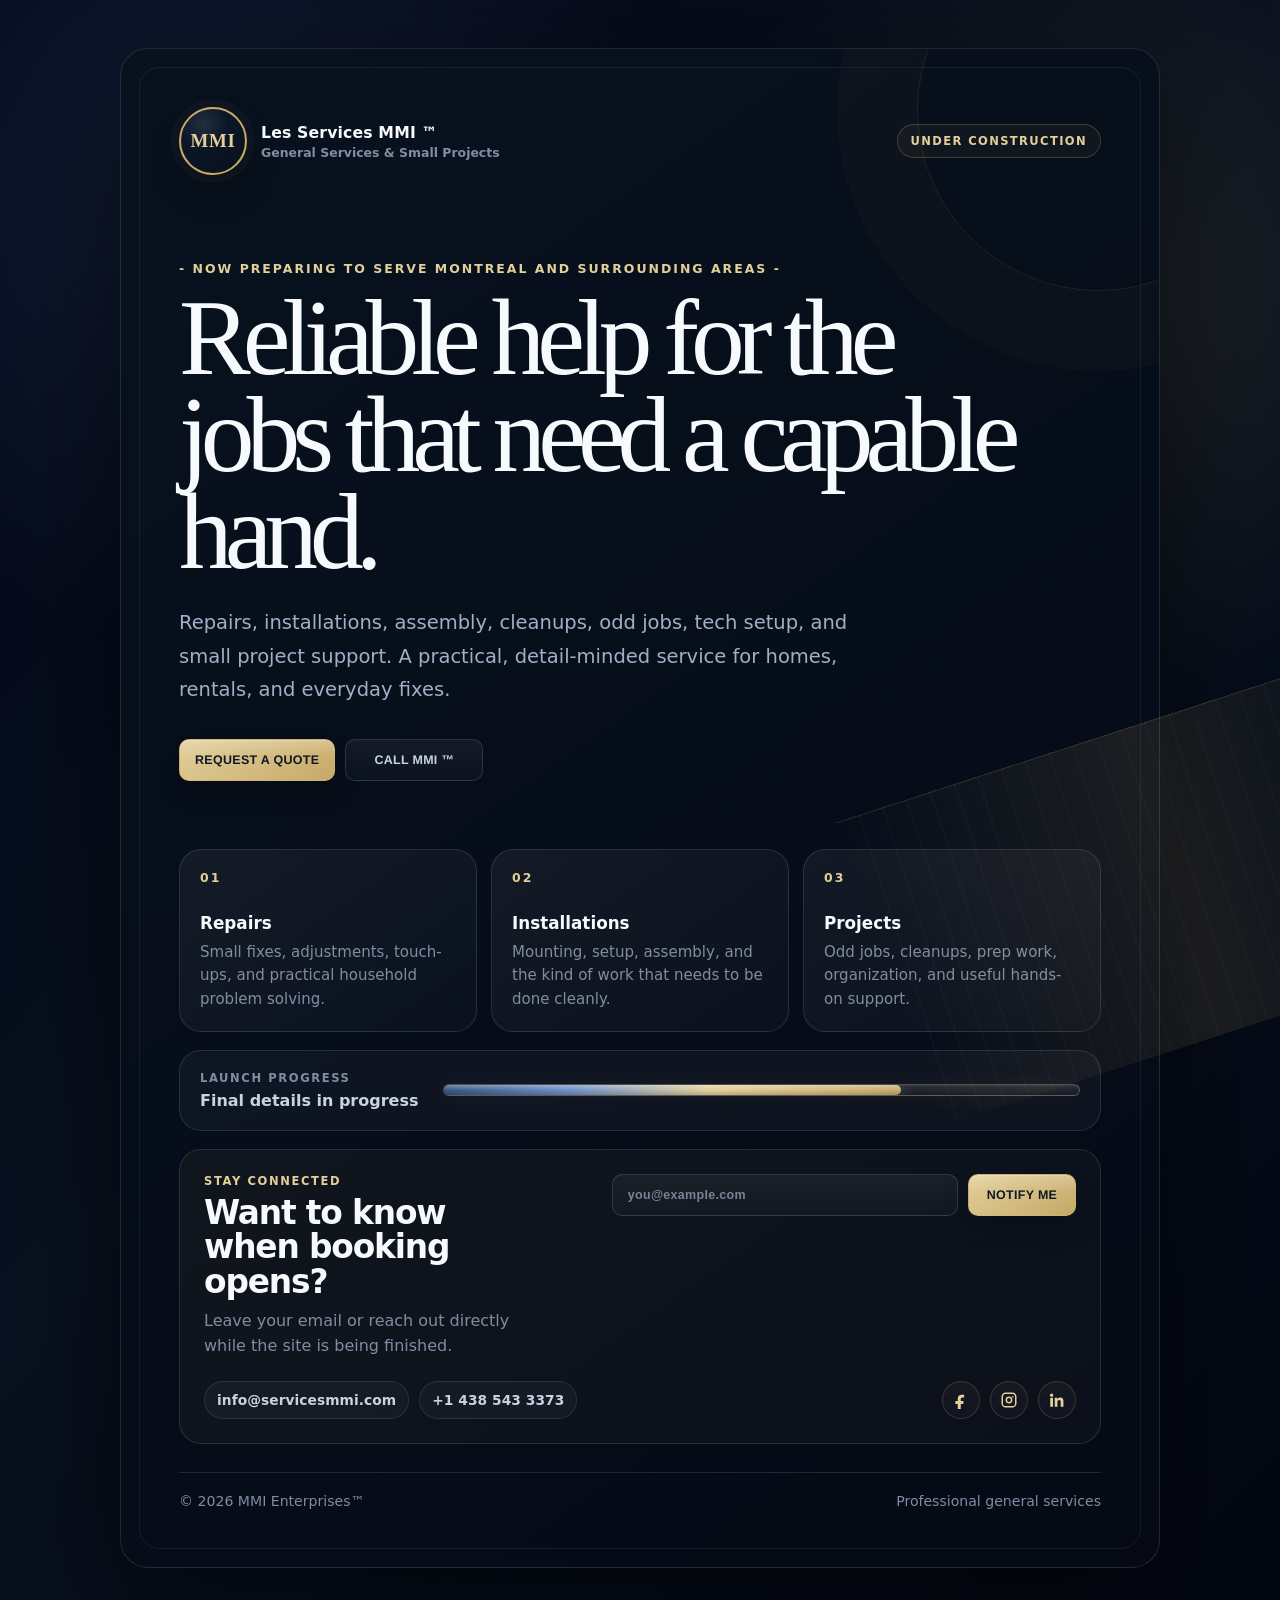
==== index.html @ eed8ddb5 "Initial Les Services MMI PWA" ====
<!doctype html>
<html lang="en">
<head>
  <meta charset="utf-8" />
  <meta name="viewport" content="width=device-width, initial-scale=1" />
  <title>Les Services MMI ™ | Coming Soon</title>
  <meta name="description" content="Les Services MMI ™ is launching soon." />
  <meta name="theme-color" content="#08111f" />

  <link rel="stylesheet" href="styles.css?v=29" />
  <link rel="manifest" href="manifest.webmanifest" />
  <link rel="icon" href="assets/favicon.ico" />
</head>

<body>
  <main class="page">
    <section class="site-card" aria-labelledby="page-title">
      <header class="topbar">
        <a class="brand-lockup" href="/" aria-label="Les Services MMI home">
          <span class="brand-mark">MMI</span>
          <span>
            <strong>Les Services MMI ™</strong>
            <small>General Services &amp; Small Projects</small>
          </span>
        </a>

        <span class="project-status">UNDER CONSTRUCTION</span>
      </header>

      <section class="hero">
        <p class="kicker">- Now preparing to serve Montreal and surrounding areas -</p>

        <h1 id="page-title">Reliable help for the jobs that need a capable hand.</h1>

        <p class="intro">
          Repairs, installations, assembly, cleanups, odd jobs, tech setup, and small project support.
          A practical, detail-minded service for homes, rentals, and everyday fixes.
        </p>

        <div class="actions">
          <a class="primary-action" href="mailto:info@servicesmmi.com">REQUEST A QUOTE</a>
          <a class="secondary-action" href="tel:+14385433373">Call MMI ™</a>
        </div>
      </section>

      <section class="services" aria-label="Service categories">
        <article>
          <span>01</span>
          <h2>Repairs</h2>
          <p>Small fixes, adjustments, touch-ups, and practical household problem solving.</p>
        </article>

        <article>
          <span>02</span>
          <h2>Installations</h2>
          <p>Mounting, setup, assembly, and the kind of work that needs to be done cleanly.</p>
        </article>

        <article>
          <span>03</span>
          <h2>Projects</h2>
          <p>Odd jobs, cleanups, prep work, organization, and useful hands-on support.</p>
        </article>
      </section>

      <section class="build-panel" aria-label="Launch progress">
        <div class="build-copy">
          <span>Launch Progress</span>
          <strong>Final details in progress</strong>
        </div>

        <div class="progress-track">
          <div class="progress-fill"></div>
        </div>
      </section>

      <section class="contact-panel">
        <div class="contact-copy">
          <p class="panel-label">Stay Connected</p>
          <h2>Want to know when booking opens?</h2>
          <p>Leave your email or reach out directly while the site is being finished.</p>
        </div>

        <form class="notify" action="mailto:info@servicesmmi.com" method="post" enctype="text/plain">
          <input name="email" type="email" placeholder="you@example.com" autocomplete="email" />
          <button type="submit">NOTIFY ME</button>
        </form>

        <div class="contact-links">
          <a href="mailto:info@servicesmmi.com">info@servicesmmi.com</a>
          <a href="tel:+14385433373">+1 438 543 3373</a>
        </div>

      
        <div class="social-links" aria-label="Social links">
          <a href="https://www.facebook.com/" aria-label="Facebook">
            <svg viewBox="0 0 24 24" aria-hidden="true">
              <path d="M14 8.5h2.2V5.1c-.4-.1-1.7-.2-3.2-.2-3.2 0-5.3 1.9-5.3 5.5v3H4.5v3.8h3.2V24h4v-6.8H15l.5-3.8h-3.8v-2.6c0-1.1.3-2.3 2.3-2.3z"/>
            </svg>
          </a>

          <a href="https://www.instagram.com/" aria-label="Instagram">
            <svg viewBox="0 0 24 24" aria-hidden="true">
              <path d="M7.5 2h9A5.5 5.5 0 0 1 22 7.5v9a5.5 5.5 0 0 1-5.5 5.5h-9A5.5 5.5 0 0 1 2 16.5v-9A5.5 5.5 0 0 1 7.5 2zm0 2A3.5 3.5 0 0 0 4 7.5v9A3.5 3.5 0 0 0 7.5 20h9a3.5 3.5 0 0 0 3.5-3.5v-9A3.5 3.5 0 0 0 16.5 4h-9zM12 7.4A4.6 4.6 0 1 1 12 16.6 4.6 4.6 0 0 1 12 7.4zm0 2A2.6 2.6 0 1 0 12 14.6 2.6 2.6 0 0 0 12 9.4zM17.1 6.6a1.1 1.1 0 1 1 0 2.2 1.1 1.1 0 0 1 0-2.2z"/>
            </svg>
          </a>

          <a href="https://www.linkedin.com/" aria-label="LinkedIn">
            <svg viewBox="0 0 24 24" aria-hidden="true">
              <path d="M4.8 3.2a2.3 2.3 0 1 1 0 4.6 2.3 2.3 0 0 1 0-4.6zM3 9h3.7v12H3V9zm6 0h3.5v1.6h.1c.5-.9 1.7-1.9 3.5-1.9 3.8 0 4.5 2.5 4.5 5.7V21h-3.7v-5.9c0-1.4 0-3.2-2-3.2s-2.3 1.5-2.3 3.1v6H9V9z"/>
            </svg>
          </a>
        </div>

      </section>

      <footer class="footer">
        <span>© <span id="year"></span> MMI Enterprises™</span>
        <span>Professional general services</span>
      </footer>
    </section>
  </main>

  <script>
    document.getElementById("year").textContent = new Date().getFullYear();
  </script>
</body>
</html>
---- styles.css ----
/* LES SERVICES MMI — FINAL CLEAN EXECUTIVE CSS
   Replace your current styles.css completely with this file.
   Includes:
   - executive dark navy / steel / champagne design
   - organized contact section
   - shiny dynamic progress bar
   - refined premium button typography
*/

:root {
  color-scheme: dark;

  --ink: #050914;
  --navy: #08111f;
  --navy-2: #0d1a2c;
  --steel: #9fb0c6;
  --steel-soft: #c8d3e2;
  --muted: #7f8da3;
  --white: #f7fafc;

  --champagne: #c7a968;
  --champagne-soft: #e2cf9a;
  --champagne-dark: #7c6841;

  --line: rgba(200, 211, 226, 0.14);
  --line-strong: rgba(226, 207, 154, 0.32);
  --glass: rgba(255, 255, 255, 0.045);
  --glass-strong: rgba(255, 255, 255, 0.07);

  --radius-xl: 28px;
  --radius-lg: 22px;
  --radius-md: 14px;

  --shadow: 0 30px 120px rgba(0, 0, 0, 0.58);
}

* {
  box-sizing: border-box;
}

html,
body {
  width: 100%;
  min-height: 100%;
  margin: 0;
  overflow-x: hidden;
}

body {
  font-family:
    Inter,
    ui-sans-serif,
    system-ui,
    -apple-system,
    BlinkMacSystemFont,
    "Segoe UI",
    sans-serif;
  color: var(--white);
  background:
    radial-gradient(circle at 15% 10%, rgba(69, 99, 148, 0.22), transparent 30rem),
    radial-gradient(circle at 85% 18%, rgba(199, 169, 104, 0.12), transparent 26rem),
    linear-gradient(135deg, #020617 0%, var(--navy) 46%, #030712 100%);
}

/* Quiet architectural grid */
body::before {
  content: "";
  position: fixed;
  inset: 0;
  background-image:
    linear-gradient(rgba(200, 211, 226, 0.032) 1px, transparent 1px),
    linear-gradient(90deg, rgba(200, 211, 226, 0.032) 1px, transparent 1px);
  background-size: 40px 40px;
  mask-image: radial-gradient(circle at center, black 0%, transparent 82%);
  pointer-events: none;
}

/* Sharp diagonal architectural plane */
body::after {
  content: "";
  position: fixed;
  right: -210px;
  bottom: -140px;
  width: 620px;
  height: 320px;
  transform: rotate(-18deg);
  background:
    linear-gradient(90deg, transparent, rgba(199, 169, 104, 0.11), transparent),
    repeating-linear-gradient(
      90deg,
      transparent 0 24px,
      rgba(200, 211, 226, 0.045) 24px 25px
    );
  border-top: 1px solid rgba(199, 169, 104, 0.16);
  pointer-events: none;
}

.page {
  min-height: 100vh;
  display: grid;
  place-items: center;
  padding: clamp(18px, 4vw, 48px);
}

.site-card {
  width: min(1040px, 100%);
  position: relative;
  padding: clamp(24px, 4.8vw, 58px);
  border: 1px solid var(--line);
  border-radius: var(--radius-xl);
  background:
    linear-gradient(145deg, rgba(8, 17, 31, 0.96), rgba(5, 9, 20, 0.92)),
    rgba(8, 17, 31, 0.88);
  box-shadow: var(--shadow);
  overflow: hidden;
  backdrop-filter: blur(18px);
}

.site-card::before {
  content: "";
  position: absolute;
  inset: 18px;
  border: 1px solid rgba(200, 211, 226, 0.08);
  border-radius: 20px;
  pointer-events: none;
}

.site-card::after {
  content: "";
  position: absolute;
  right: -120px;
  top: -120px;
  width: 360px;
  height: 360px;
  border: 1px solid rgba(199, 169, 104, 0.13);
  border-radius: 50%;
  box-shadow: 0 0 0 80px rgba(199, 169, 104, 0.025);
  pointer-events: none;
}

.site-card > * {
  position: relative;
  z-index: 1;
}

.topbar {
  display: flex;
  align-items: center;
  justify-content: space-between;
  gap: 16px;
  margin-bottom: clamp(54px, 7vw, 86px);
}

.brand-lockup {
  display: inline-flex;
  align-items: center;
  gap: 14px;
  color: var(--white);
  text-decoration: none;
}

.brand-mark {
  width: 56px;
  height: 56px;
  display: grid;
  place-items: center;
  border: 1px solid var(--line-strong);
  border-radius: 16px;
  background: linear-gradient(145deg, rgba(199, 169, 104, 0.16), rgba(255, 255, 255, 0.03));
  color: var(--champagne-soft);
  font-family: Georgia, "Times New Roman", serif;
  font-size: 1rem;
  font-weight: 900;
  letter-spacing: 0.04em;
}

.brand-lockup strong {
  display: block;
  font-size: 0.98rem;
  letter-spacing: 0.01em;
}

.brand-lockup small {
  display: block;
  margin-top: 3px;
  color: var(--muted);
  font-size: 0.78rem;
  font-weight: 650;
}

.project-status {
  display: inline-flex;
  align-items: center;
  padding: 9px 13px;
  border: 1px solid rgba(199, 169, 104, 0.26);
  border-radius: 999px;
  background: rgba(199, 169, 104, 0.055);
  color: var(--champagne-soft);
  font-size: 0.72rem;
  font-weight: 850;
  letter-spacing: 0.12em;
  text-transform: uppercase;
  white-space: nowrap;
}

.hero {
  max-width: 860px;
}

.kicker {
  margin: 0 0 14px;
  color: var(--champagne-soft);
  font-size: 0.78rem;
  font-weight: 900;
  letter-spacing: 0.16em;
  text-transform: uppercase;
}

h1 {
  max-width: 900px;
  margin: 0;
  font-family: Georgia, "Times New Roman", serif;
  font-size: clamp(3.25rem, 8.4vw, 7.4rem);
  line-height: 0.9;
  letter-spacing: -0.075em;
  font-weight: 500;
}

.intro {
  max-width: 690px;
  margin: 26px 0 0;
  color: var(--steel);
  font-size: clamp(1rem, 2vw, 1.22rem);
  line-height: 1.72;
}

.actions {
  display: flex;
  flex-wrap: wrap;
  gap: 12px;
  margin-top: 32px;
}

.primary-action,
.secondary-action {
  min-height: 50px;
  display: inline-flex;
  align-items: center;
  justify-content: center;
  padding: 14px 20px;
  border-radius: 12px;
  text-decoration: none;
  transition: transform 160ms ease, border-color 160ms ease, background 160ms ease, filter 160ms ease;
}

/* Premium shared button typography */
.primary-action,
.secondary-action,
.notify button,
button {
  font-family:
    Inter,
    "Aptos",
    "Segoe UI",
    Roboto,
    Helvetica,
    Arial,
    sans-serif;
  font-size: 0.88rem;
  font-weight: 650;
  letter-spacing: 0.02em;
  line-height: 1;
  text-transform: uppercase;
  font-style: normal;
  text-rendering: geometricPrecision;
  -webkit-font-smoothing: antialiased;
  -moz-osx-font-smoothing: grayscale;
}

.primary-action {
  min-width: 158px;
  border: 1px solid rgba(199, 169, 104, 0.62);
  background:
    linear-gradient(180deg, rgba(255, 255, 255, 0.22), transparent 42%),
    linear-gradient(145deg, var(--champagne-soft), var(--champagne));
  color: #101827;
  box-shadow:
    inset 0 1px 0 rgba(255, 255, 255, 0.28),
    0 16px 34px rgba(0, 0, 0, 0.24),
    0 0 0 1px rgba(199, 169, 104, 0.12);
}

.secondary-action {
  border: 1px solid var(--line);
  background:
    linear-gradient(180deg, rgba(255, 255, 255, 0.065), rgba(255, 255, 255, 0.03));
  color: var(--steel-soft);
}

.primary-action:hover,
.secondary-action:hover {
  transform: translateY(-1px);
}

.primary-action:hover {
  border-color: rgba(226, 207, 154, 0.82);
  filter: brightness(1.04);
}

.secondary-action:hover {
  border-color: rgba(200, 211, 226, 0.28);
  background: rgba(255, 255, 255, 0.065);
}

.services {
  display: grid;
  grid-template-columns: repeat(3, minmax(0, 1fr));
  gap: 14px;
  margin-top: clamp(42px, 6vw, 68px);
}

.services article {
  min-height: 178px;
  padding: 20px;
  border: 1px solid var(--line);
  border-radius: var(--radius-lg);
  background:
    linear-gradient(145deg, rgba(255, 255, 255, 0.055), rgba(255, 255, 255, 0.025));
}

.services span {
  display: block;
  margin-bottom: 28px;
  color: var(--champagne-soft);
  font-size: 0.78rem;
  font-weight: 900;
  letter-spacing: 0.16em;
}

.services h2 {
  margin: 0 0 8px;
  font-size: 1.05rem;
}

.services p {
  margin: 0;
  color: var(--muted);
  line-height: 1.55;
  font-size: 0.94rem;
}

.build-panel {
  display: grid;
  grid-template-columns: minmax(170px, 0.35fr) 1fr;
  gap: 20px;
  align-items: center;
  margin-top: 18px;
  padding: 20px;
  border: 1px solid var(--line);
  border-radius: var(--radius-lg);
  background: rgba(255, 255, 255, 0.035);
}

.build-copy span {
  display: block;
  color: var(--muted);
  font-size: 0.72rem;
  font-weight: 900;
  letter-spacing: 0.14em;
  text-transform: uppercase;
}

.build-copy strong {
  display: block;
  margin-top: 6px;
  color: var(--steel-soft);
}

/* Shiny dynamic progress bar */
.progress-track {
  position: relative;
  height: 12px;
  border-radius: 999px;
  overflow: hidden;
  background:
    linear-gradient(180deg, rgba(255, 255, 255, 0.12), rgba(255, 255, 255, 0.035)),
    rgba(255, 255, 255, 0.06);
  border: 1px solid rgba(226, 207, 154, 0.22);
  box-shadow:
    inset 0 1px 2px rgba(255, 255, 255, 0.08),
    inset 0 -8px 16px rgba(0, 0, 0, 0.34),
    0 0 22px rgba(199, 169, 104, 0.08);
}

.progress-fill {
  position: relative;
  width: 72%;
  height: 100%;
  border-radius: inherit;
  overflow: hidden;
  background:
    linear-gradient(
      90deg,
      #35527f 0%,
      #6f8fc7 28%,
      #e2cf9a 58%,
      #c7a968 100%
    );
  box-shadow:
    0 0 14px rgba(79, 118, 184, 0.42),
    0 0 24px rgba(199, 169, 104, 0.22);
  animation:
    progressPulse 2.8s ease-in-out infinite,
    progressBreath 4.2s ease-in-out infinite;
}

.progress-fill::before {
  content: "";
  position: absolute;
  inset: 0;
  background:
    linear-gradient(
      180deg,
      rgba(255, 255, 255, 0.34) 0%,
      rgba(255, 255, 255, 0.12) 36%,
      rgba(255, 255, 255, 0.02) 52%,
      rgba(0, 0, 0, 0.16) 100%
    );
  pointer-events: none;
}

.progress-fill::after {
  content: "";
  position: absolute;
  top: 0;
  bottom: 0;
  width: 34%;
  left: -42%;
  background:
    linear-gradient(
      90deg,
      transparent 0%,
      rgba(255, 255, 255, 0.12) 22%,
      rgba(255, 255, 255, 0.72) 50%,
      rgba(255, 255, 255, 0.12) 78%,
      transparent 100%
    );
  transform: skewX(-24deg);
  animation: progressShine 2.35s ease-in-out infinite;
  pointer-events: none;
}

/* Organized contact section */
.contact-panel {
  display: grid;
  grid-template-columns: minmax(250px, 0.9fr) minmax(320px, 1.1fr);
  grid-template-areas:
    "copy form"
    "links social";
  align-items: start;
  gap: 22px 28px;
  margin-top: 18px;
  padding: 24px;
  border: 1px solid var(--line);
  border-radius: var(--radius-lg);
  background:
    linear-gradient(145deg, rgba(199, 169, 104, 0.055), rgba(255, 255, 255, 0.028));
}

.contact-copy {
  grid-area: copy;
}

.panel-label {
  margin: 0 0 8px;
  color: var(--champagne-soft);
  font-size: 0.72rem;
  font-weight: 900;
  letter-spacing: 0.14em;
  text-transform: uppercase;
}

.contact-copy h2 {
  max-width: 320px;
  margin: 0;
  font-size: clamp(1.4rem, 3vw, 2.05rem);
  line-height: 1.05;
  letter-spacing: -0.035em;
}

.contact-copy p:last-child {
  max-width: 340px;
  margin: 10px 0 0;
  color: var(--muted);
  line-height: 1.55;
}

.notify {
  grid-area: form;
  align-self: start;
  display: grid;
  grid-template-columns: minmax(0, 1fr) auto;
  gap: 10px;
}

input,
button {
  min-height: 48px;
  border-radius: var(--radius-md);
  font: inherit;
}

input {
  flex: 1;
  min-width: 0;
  padding: 13px 15px;
  border: 1px solid var(--line);
  background:
    linear-gradient(180deg, rgba(255, 255, 255, 0.035), rgba(0, 0, 0, 0.16));
  color: var(--white);
  outline: none;
}

input::placeholder {
  color: rgba(159, 176, 198, 0.7);
}

input:focus {
  border-color: rgba(199, 169, 104, 0.56);
  box-shadow: 0 0 0 4px rgba(199, 169, 104, 0.08);
}

.notify button {
  min-width: 100px;
  min-height: 36px;
  padding: 10px 14px;
  border: 1px solid rgba(199, 169, 104, 0.62);
  border-radius: 12px;
  white-space: nowrap;
  background:
    linear-gradient(180deg, rgba(255, 255, 255, 0.22), transparent 42%),
    linear-gradient(145deg, var(--champagne-soft), var(--champagne));
  color: #101827;
  box-shadow:
    inset 0 1px 0 rgba(255, 255, 255, 0.28),
    0 14px 28px rgba(0, 0, 0, 0.22);
  cursor: pointer;
}

.notify button:hover {
  filter: brightness(1.04);
}

.contact-links {
  grid-area: links;
  display: flex;
  flex-wrap: wrap;
  gap: 10px;
  margin-top: 0;
  align-self: end;
}

.contact-links a {
  display: inline-flex;
  align-items: center;
  min-height: 38px;
  padding: 9px 12px;
  border: 1px solid rgba(200, 211, 226, 0.12);
  border-radius: 999px;
  background: rgba(255, 255, 255, 0.032);
  color: var(--steel-soft);
  text-decoration: none;
  font-size: 0.86rem;
  font-weight: 750;
  letter-spacing: 0.005em;
}

.contact-links a:hover {
  border-color: rgba(199, 169, 104, 0.34);
  background: rgba(199, 169, 104, 0.055);
  color: var(--champagne-soft);
}

.social-links {
  grid-area: social;
  display: flex;
  justify-content: flex-end;
  align-self: end;
  gap: 10px;
}

.social-links a {
  width: 38px;
  height: 38px;
  display: inline-grid;
  place-items: center;
  border: 1px solid rgba(199, 169, 104, 0.22);
  border-radius: 50%;
  background:
    linear-gradient(180deg, rgba(199, 169, 104, 0.055), rgba(255, 255, 255, 0.02));
  color: var(--champagne-soft);
  text-decoration: none;
  transition:
    transform 160ms ease,
    border-color 160ms ease,
    background 160ms ease;
}

.social-links a:hover {
  transform: translateY(-1px);
  border-color: rgba(199, 169, 104, 0.46);
  background: rgba(199, 169, 104, 0.075);
}

.social-links svg {
  width: 18px;
  height: 18px;
  fill: currentColor;
}

.footer {
  display: flex;
  justify-content: space-between;
  gap: 14px;
  margin-top: 28px;
  padding-top: 20px;
  border-top: 1px solid var(--line);
  color: var(--muted);
  font-size: 0.88rem;
}

@keyframes progressPulse {
  0%,
  100% {
    opacity: 0.78;
  }

  50% {
    opacity: 1;
  }
}

@keyframes progressShine {
  0% {
    left: -42%;
    opacity: 0;
  }

  18% {
    opacity: 1;
  }

  58% {
    opacity: 1;
  }

  100% {
    left: 110%;
    opacity: 0;
  }
}

@keyframes progressBreath {
  0%,
  100% {
    filter: saturate(1) brightness(1);
  }

  50% {
    filter: saturate(1.16) brightness(1.08);
  }
}

@media (max-width: 820px) {
  .services,
  .build-panel,
  .contact-panel {
    grid-template-columns: 1fr;
  }

  .contact-panel {
    grid-template-areas:
      "copy"
      "form"
      "links"
      "social";
  }

  .social-links {
    justify-content: flex-start;
  }
}

@media (max-width: 620px) {
  .site-card {
    padding: 24px;
    border-radius: 24px;
  }

  .site-card::before {
    inset: 12px;
    border-radius: 18px;
  }

  .topbar {
    align-items: flex-start;
  }

  .brand-lockup small {
    display: none;
  }

  .project-status {
    font-size: 0.65rem;
  }

  h1 {
    font-size: clamp(3rem, 17vw, 4.6rem);
  }

  .actions,
  .notify {
    grid-template-columns: 1fr;
    flex-direction: column;
  }

  .primary-action,
  .secondary-action,
  .notify button,
  button {
    width: 100%;
  }

  .contact-links {
    flex-direction: column;
    align-items: stretch;
  }

  .contact-links a {
    justify-content: center;
  }

  .footer {
    flex-direction: column;
  }
}

@media (prefers-reduced-motion: reduce) {
  .progress-fill,
  .progress-fill::after {
    animation: none;
  }
}

.brand-mark {
  width: 68px;
  height: 68px;
  border-radius: 50%;
  border: 2px solid var(--champagne);
  background:
    radial-gradient(circle at 35% 25%, rgba(200, 211, 226, 0.12), transparent 38%),
    linear-gradient(145deg, #0d1a2c, #08111f);
  color: var(--champagne-soft);
  font-family: Georgia, "Times New Roman", serif;
  font-size: 1.18rem;
  font-weight: 900;
  letter-spacing: 0.035em;
  box-shadow:
    0 0 0 8px rgba(199, 169, 104, 0.035),
    0 18px 34px rgba(0, 0, 0, 0.28);
}

@media (max-width: 620px) {
  .brand-mark {
    width: 60px;
    height: 60px;
    font-size: 1rem;
  }
}
.notify button {
  font-size: 0.9rem;
}
.request button {
  font-size: 0.8rem;
}
.primary-action,
.secondary-action,
.notify input,
.notify button {
  min-height: 42px !important;
  height: 42px !important;
  padding: 10px 15px !important;
  border-radius: 10px !important;
  font-family:
    Inter,
    "Aptos",
    "Segoe UI",
    Roboto,
    Helvetica,
    Arial,
    sans-serif !important;
  font-size: 0.78rem !important;
  font-weight: 650 !important;
  letter-spacing: 0.025em !important;
  line-height: 1 !important;
}
.primary-action,
.notify button {
  border: 1px solid rgba(199, 169, 104, 0.62) !important;
  background:
    linear-gradient(180deg, rgba(255, 255, 255, 0.2), transparent 42%),
    linear-gradient(145deg, var(--champagne-soft), var(--champagne)) !important;
  color: #101827 !important;
  box-shadow:
    inset 0 1px 0 rgba(255, 255, 255, 0.24),
    0 12px 24px rgba(0, 0, 0, 0.2) !important;
}

.secondary-action,
.notify input {
  border: 1px solid rgba(200, 211, 226, 0.16) !important;
  background:
    linear-gradient(180deg, rgba(255, 255, 255, 0.055), rgba(255, 255, 255, 0.025)) !important;
  color: var(--steel-soft) !important;
  box-shadow: none !important;
}

.primary-action,
.secondary-action {
  min-width: 138px !important;
}

.notify button {
  min-width: 108px !important;
  white-space: nowrap !important;
}

.notify input {
  min-width: 0 !important;
}

.actions,
.notify {
  gap: 10px !important;
}
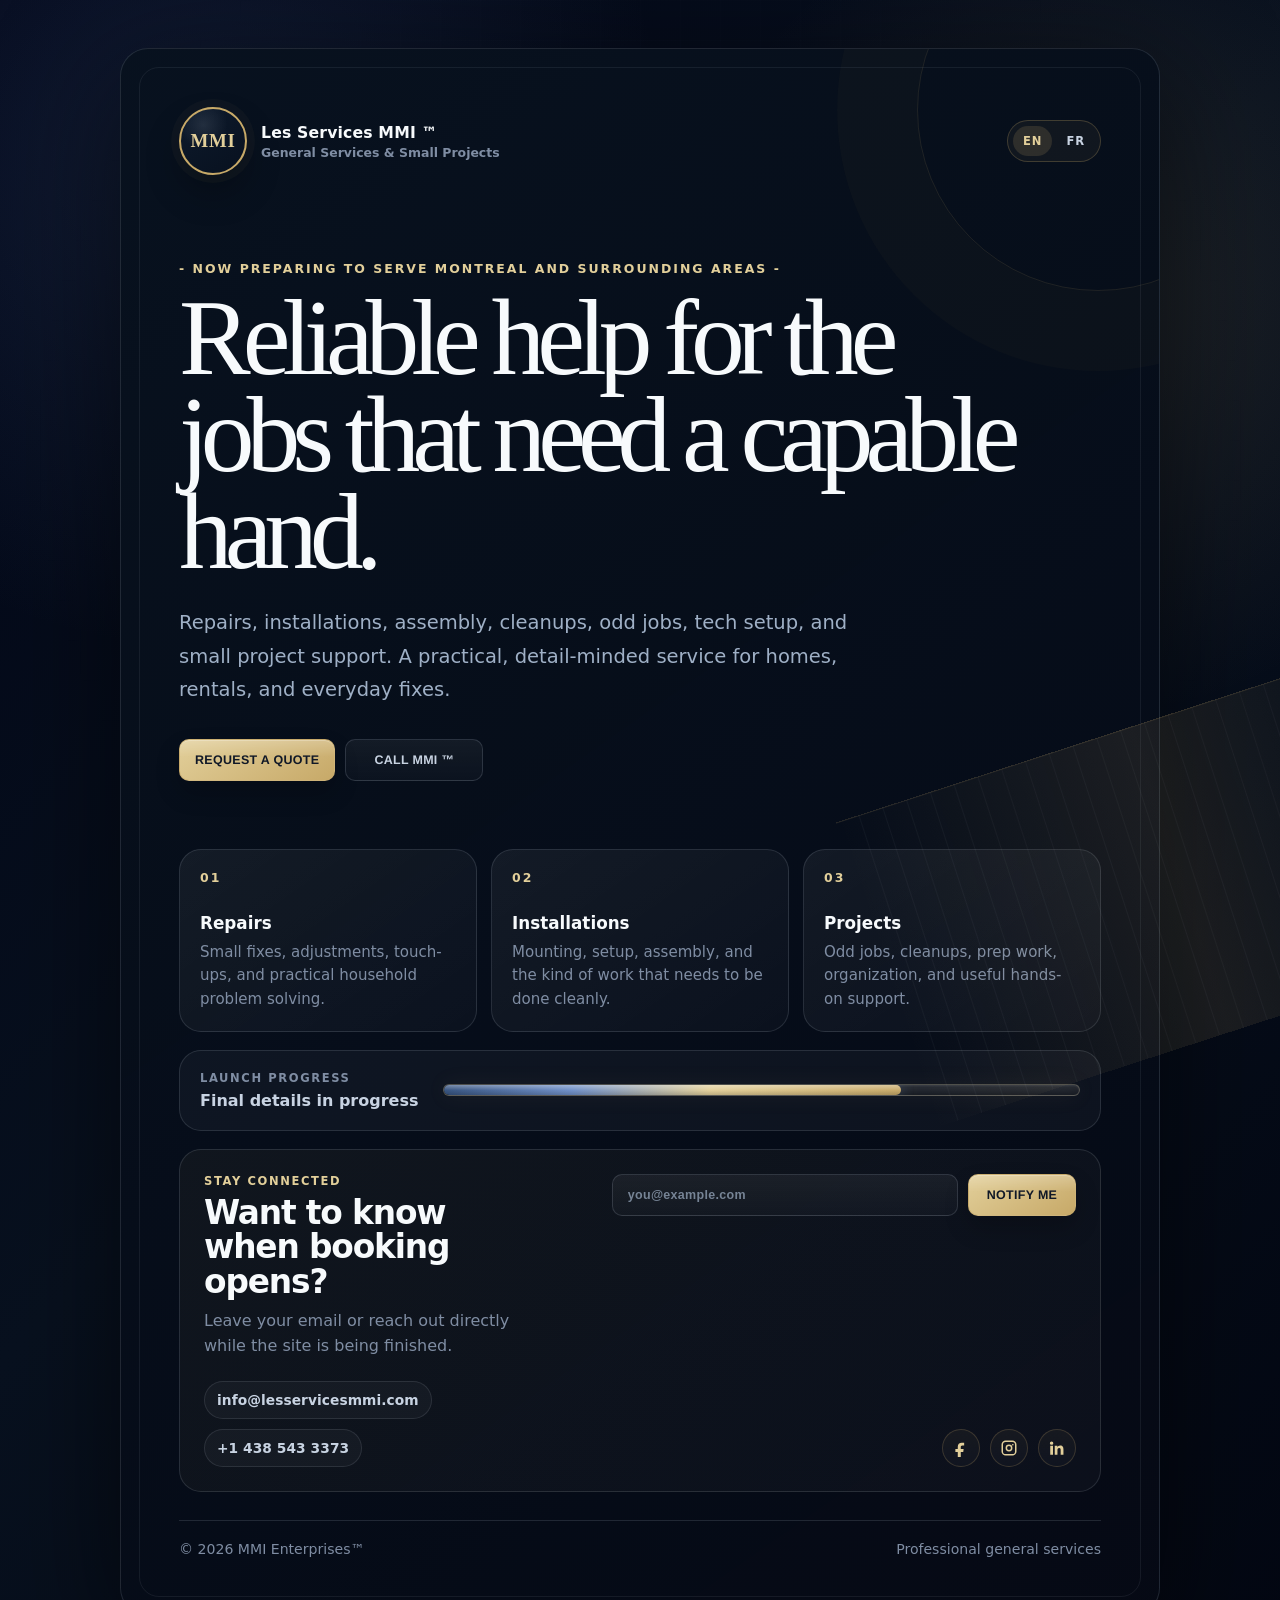
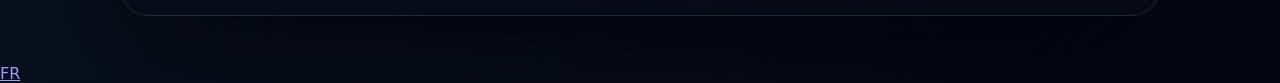
==== commit 19f87b68: "Add language switch and fix manifest paths" ====
--- a/index.html
+++ b/index.html
@@ -7,7 +7,7 @@
   <meta name="description" content="Les Services MMI ™ is launching soon." />
   <meta name="theme-color" content="#08111f" />
 
-  <link rel="stylesheet" href="styles.css?v=29" />
+  <link rel="stylesheet" href="styles.css?v=30" />
   <link rel="manifest" href="manifest.webmanifest" />
   <link rel="icon" href="assets/favicon.ico" />
 </head>
@@ -24,7 +24,10 @@
           </span>
         </a>
 
-        <span class="project-status">UNDER CONSTRUCTION</span>
+        <div class="language-switch">
+  <a class="active" href="./" aria-label="English version">EN</a>
+  <a href="fr/" aria-label="Version française">FR</a>
+</div>
       </header>
 
       <section class="hero">
@@ -38,7 +41,7 @@
         </p>
 
         <div class="actions">
-          <a class="primary-action" href="mailto:info@servicesmmi.com">REQUEST A QUOTE</a>
+          <a class="primary-action" href="mailto:info@lesservicesmmi.com">REQUEST A QUOTE</a>
           <a class="secondary-action" href="tel:+14385433373">Call MMI ™</a>
         </div>
       </section>
@@ -81,13 +84,13 @@
           <p>Leave your email or reach out directly while the site is being finished.</p>
         </div>
 
-        <form class="notify" action="mailto:info@servicesmmi.com" method="post" enctype="text/plain">
+        <form class="notify" action="mailto:info@lesservicesmmi.com" method="post" enctype="text/plain">
           <input name="email" type="email" placeholder="you@example.com" autocomplete="email" />
           <button type="submit">NOTIFY ME</button>
         </form>
 
         <div class="contact-links">
-          <a href="mailto:info@servicesmmi.com">info@servicesmmi.com</a>
+          <a href="mailto:info@lesservicesmmi.com">info@lesservicesmmi.com</a>
           <a href="tel:+14385433373">+1 438 543 3373</a>
         </div>
 
@@ -124,5 +127,7 @@
   <script>
     document.getElementById("year").textContent = new Date().getFullYear();
   </script>
+  <a href="fr/">FR</a>
+  <script src="../app.js"></script>
 </body>
 </html>
--- a/styles.css
+++ b/styles.css
@@ -842,4 +842,35 @@
 .actions,
 .notify {
   gap: 10px !important;
+}
+
+.language-switch {
+  display: inline-flex;
+  align-items: center;
+  gap: 4px;
+  padding: 5px;
+  border: 1px solid rgba(199, 169, 104, 0.26);
+  border-radius: 999px;
+  background: rgba(199, 169, 104, 0.055);
+}
+
+.language-switch a {
+  min-width: 38px;
+  min-height: 30px;
+  display: inline-flex;
+  align-items: center;
+  justify-content: center;
+  padding: 7px 10px;
+  border-radius: 999px;
+  color: var(--steel-soft);
+  text-decoration: none;
+  font-size: 0.72rem;
+  font-weight: 850;
+  letter-spacing: 0.08em;
+}
+
+.language-switch a:hover,
+.language-switch a.active {
+  background: rgba(199, 169, 104, 0.16);
+  color: var(--champagne-soft);
 }
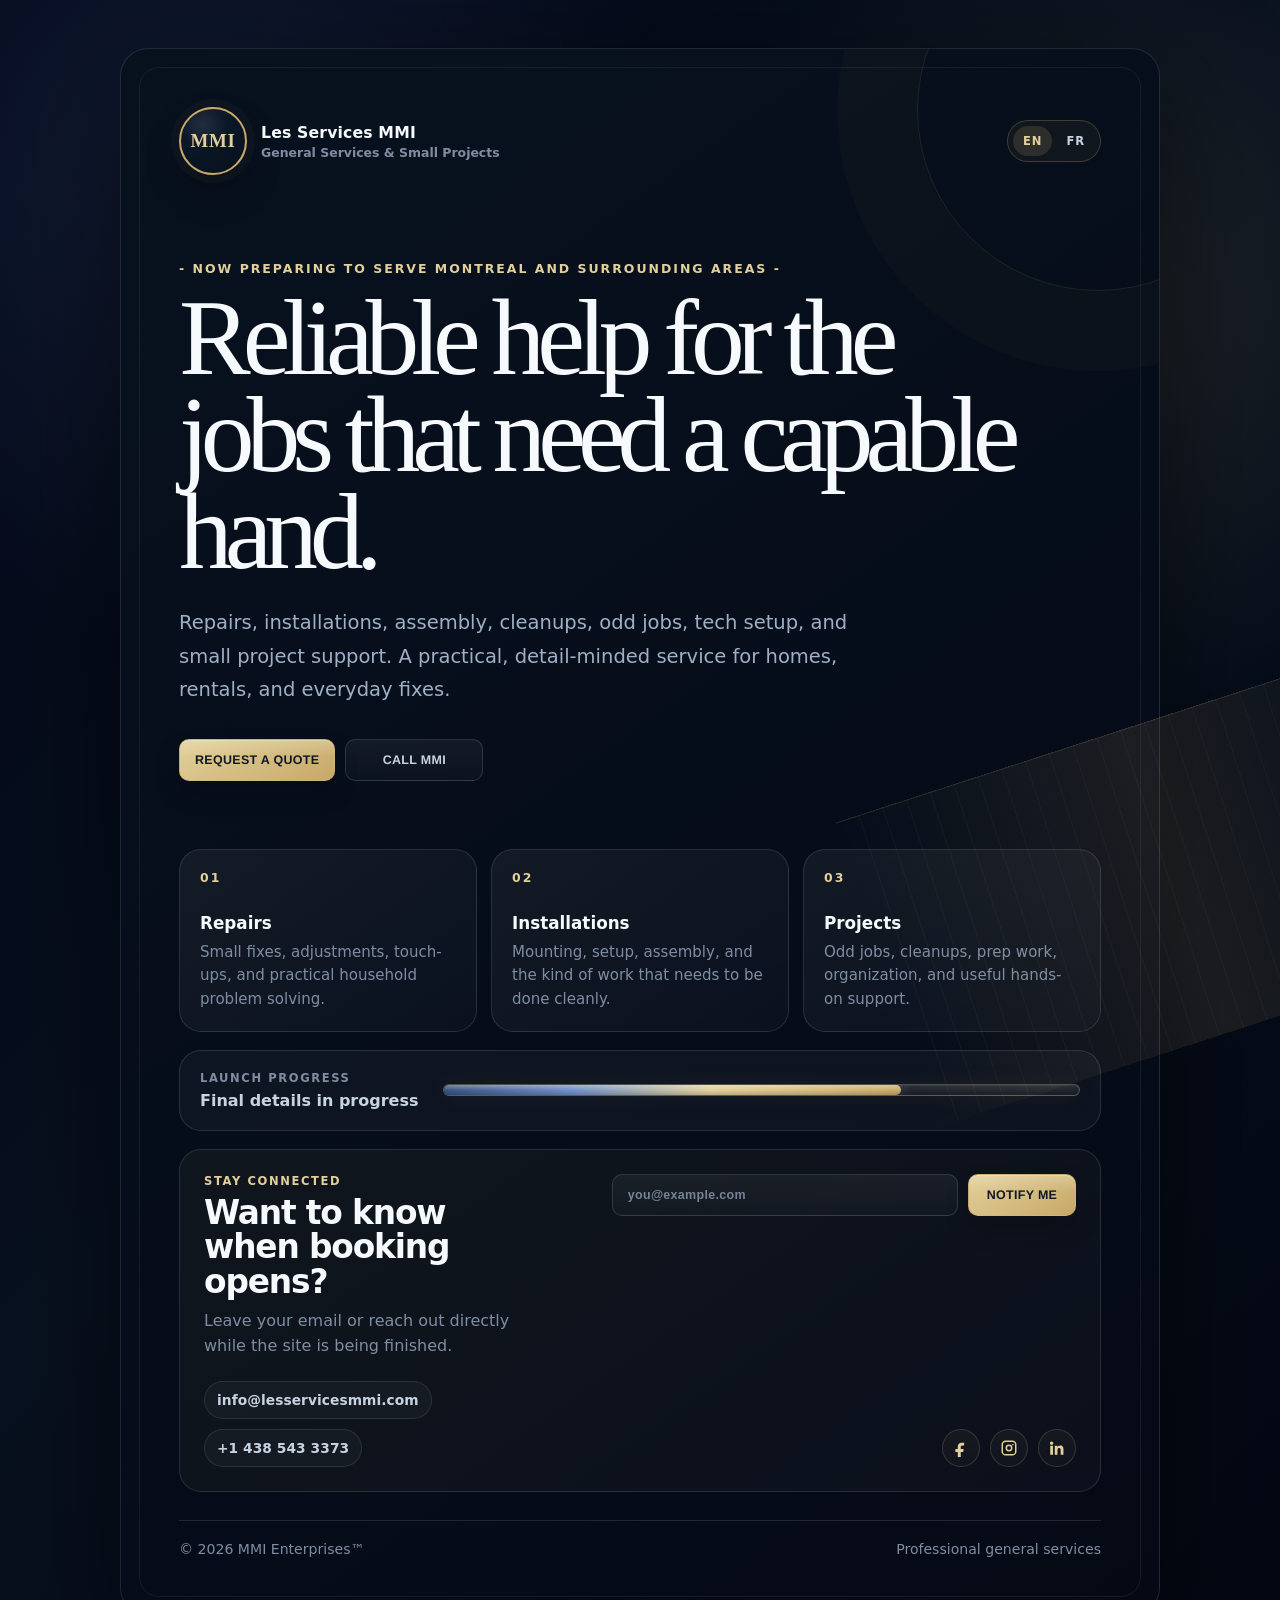
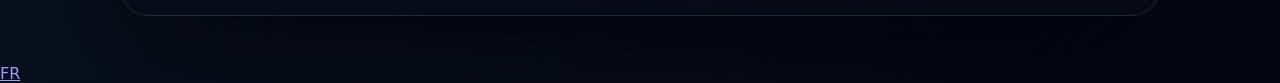
==== commit 641649ae: "Remove trademark symbol from title and links" ====
--- a/index.html
+++ b/index.html
@@ -3,8 +3,8 @@
 <head>
   <meta charset="utf-8" />
   <meta name="viewport" content="width=device-width, initial-scale=1" />
-  <title>Les Services MMI ™ | Coming Soon</title>
-  <meta name="description" content="Les Services MMI ™ is launching soon." />
+  <title>Les Services MMI | Coming Soon</title>
+  <meta name="description" content="Les Services MMI is launching soon." />
   <meta name="theme-color" content="#08111f" />
 
   <link rel="stylesheet" href="styles.css?v=30" />
@@ -19,7 +19,7 @@
         <a class="brand-lockup" href="/" aria-label="Les Services MMI home">
           <span class="brand-mark">MMI</span>
           <span>
-            <strong>Les Services MMI ™</strong>
+            <strong>Les Services MMI</strong>
             <small>General Services &amp; Small Projects</small>
           </span>
         </a>
@@ -42,7 +42,7 @@
 
         <div class="actions">
           <a class="primary-action" href="mailto:info@lesservicesmmi.com">REQUEST A QUOTE</a>
-          <a class="secondary-action" href="tel:+14385433373">Call MMI ™</a>
+          <a class="secondary-action" href="tel:+14385433373">Call MMI</a>
         </div>
       </section>
 
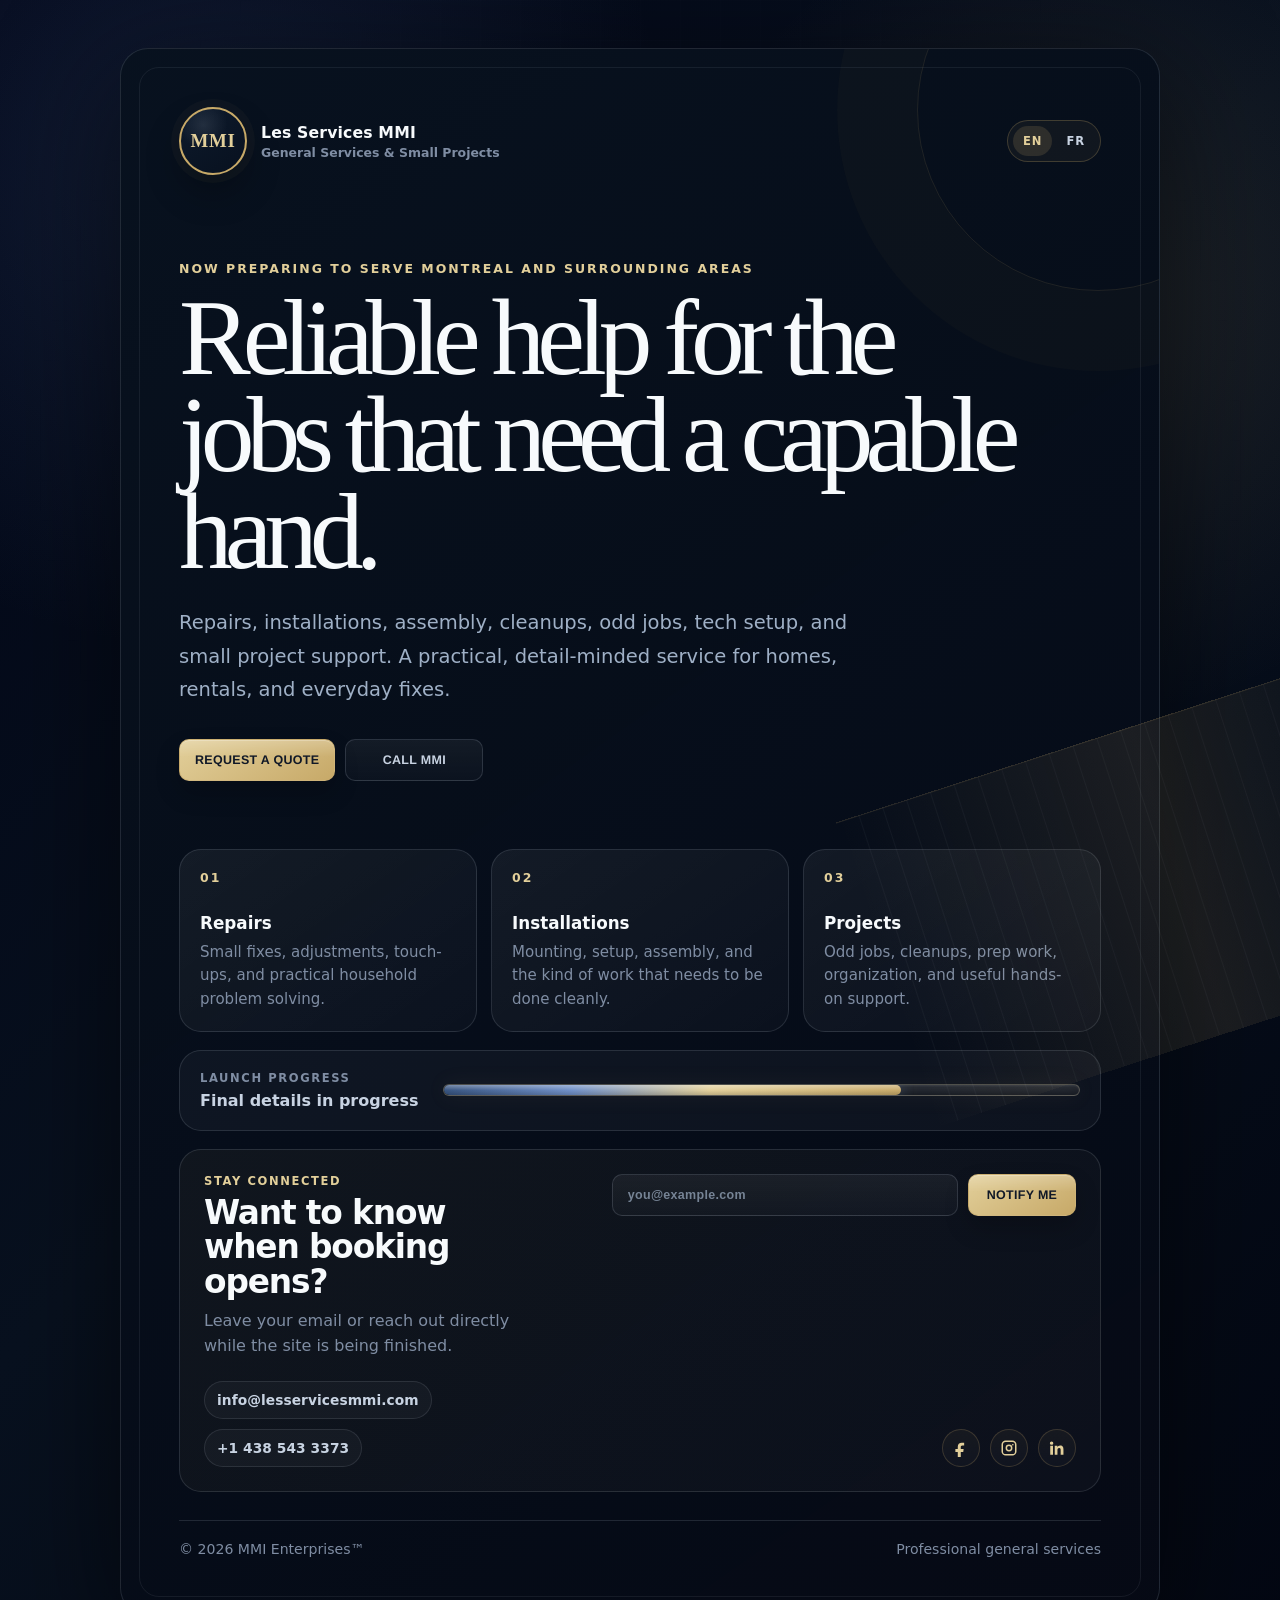
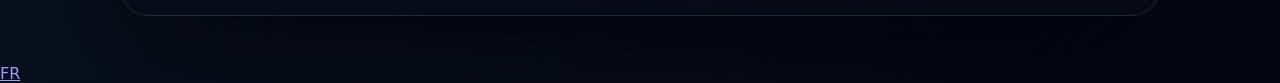
==== commit cc3b8736: "Remove hyphens from kicker paragraph" ====
--- a/index.html
+++ b/index.html
@@ -31,7 +31,7 @@
       </header>
 
       <section class="hero">
-        <p class="kicker">- Now preparing to serve Montreal and surrounding areas -</p>
+        <p class="kicker">Now preparing to serve Montreal and surrounding areas</p>
 
         <h1 id="page-title">Reliable help for the jobs that need a capable hand.</h1>
 
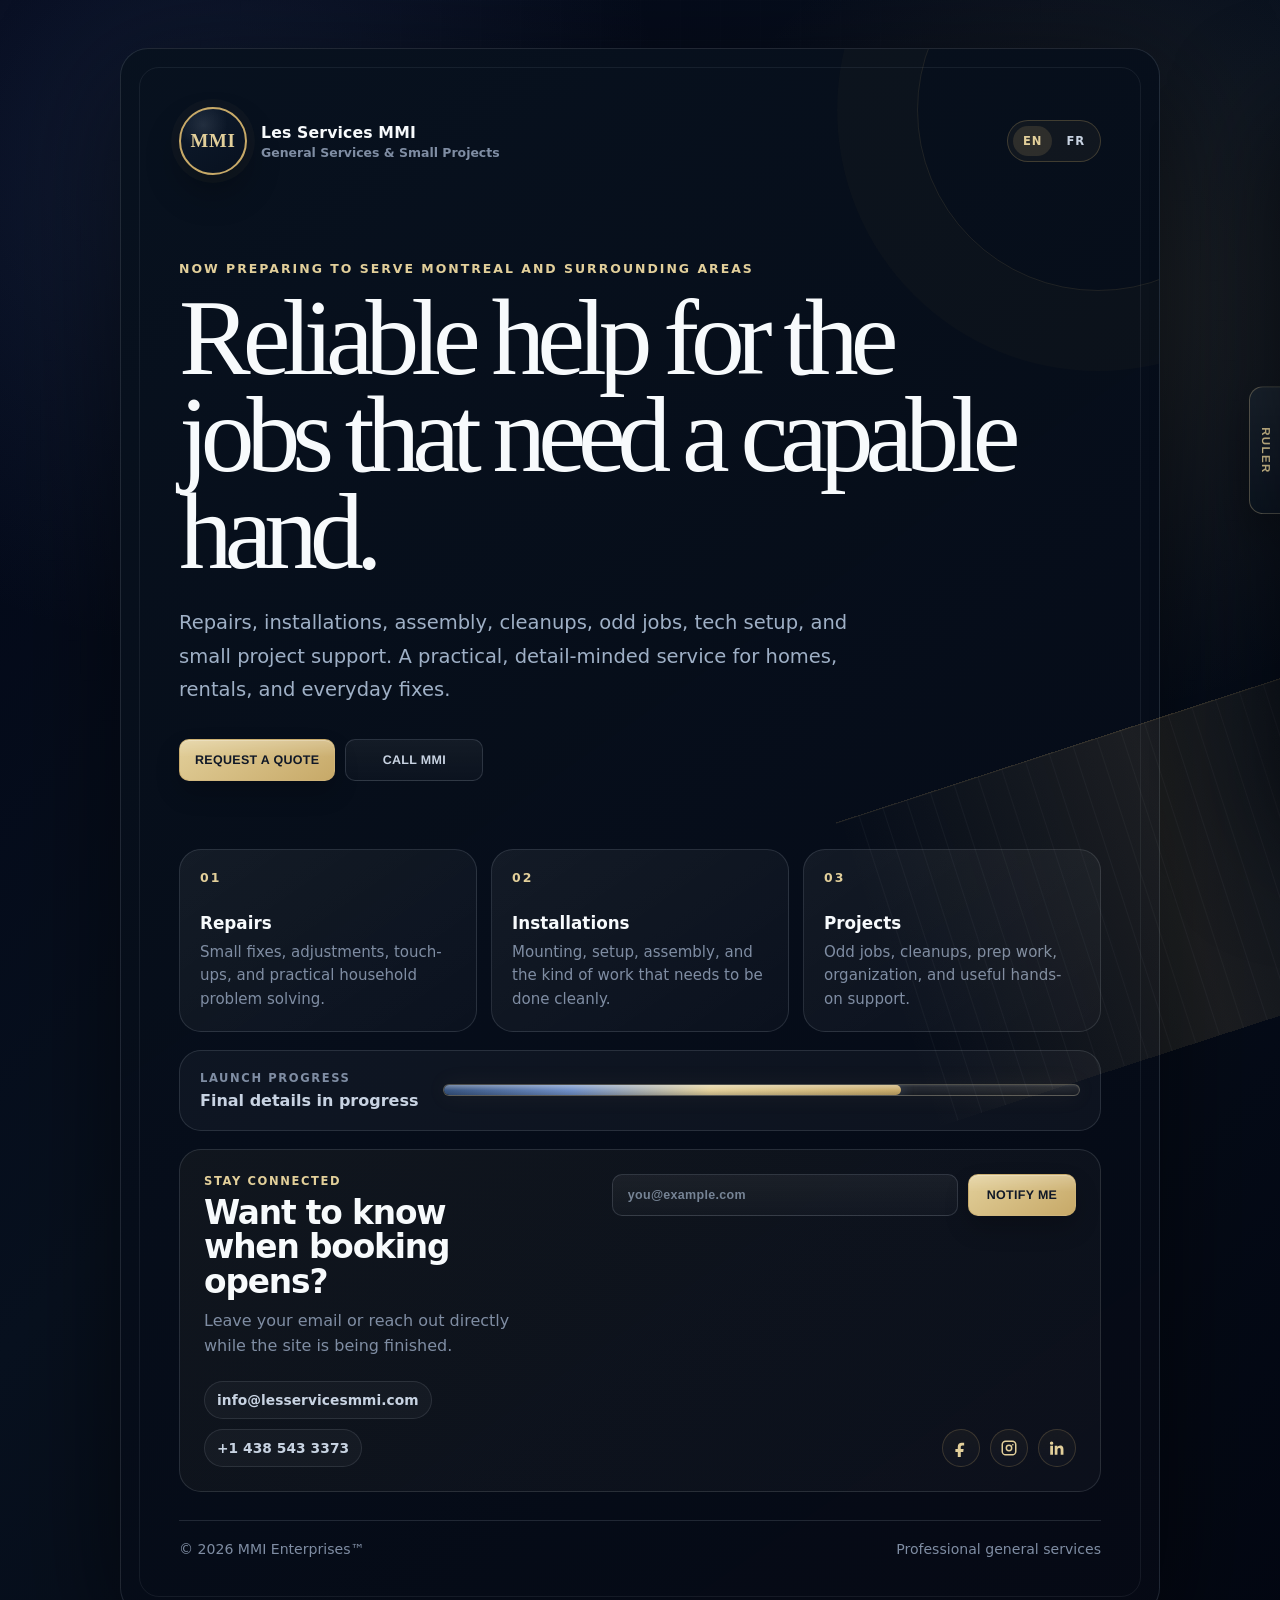
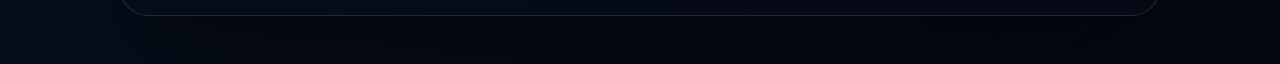
==== commit a6ce4313: "Add calibrated ruler to English and French pages" ====
--- a/index.html
+++ b/index.html
@@ -7,7 +7,8 @@
   <meta name="description" content="Les Services MMI is launching soon." />
   <meta name="theme-color" content="#08111f" />
 
-  <link rel="stylesheet" href="styles.css?v=30" />
+  <link rel="stylesheet" href="styles.css?v=31" />
+  <link rel="stylesheet" href="ruler.css?v=1" />
   <link rel="manifest" href="manifest.webmanifest" />
   <link rel="icon" href="assets/favicon.ico" />
 </head>
@@ -123,11 +124,7 @@
       </footer>
     </section>
   </main>
-
-  <script>
-    document.getElementById("year").textContent = new Date().getFullYear();
-  </script>
-  <a href="fr/">FR</a>
-  <script src="../app.js"></script>
+  <script src="app.js?v=31"></script>
+  <script src="ruler.js?v=1"></script>
 </body>
 </html>
--- a/ruler.css
+++ b/ruler.css
@@ -0,0 +1,287 @@
+/* =========================================================
+   PULL-OUT CALIBRATED RULER WIDGET
+   Add ruler.css in <head> and ruler.js before </body>.
+   ========================================================= */
+
+.ruler-dock {
+  --ruler-width: min(360px, calc(100vw - 28px));
+  position: fixed;
+  top: 50%;
+  right: 0;
+  z-index: 9999;
+  transform: translateY(-50%);
+  font-family:
+    Inter,
+    "Aptos",
+    "Segoe UI",
+    Roboto,
+    Helvetica,
+    Arial,
+    sans-serif;
+}
+
+.ruler-tab {
+  position: absolute;
+  top: 50%;
+  right: 0;
+  transform: translateY(-50%) translateX(0);
+  writing-mode: vertical-rl;
+  text-orientation: mixed;
+  min-height: 128px;
+  padding: 14px 9px;
+  border: 1px solid rgba(226, 207, 154, 0.35);
+  border-right: 0;
+  border-radius: 14px 0 0 14px;
+  background:
+    linear-gradient(180deg, rgba(255,255,255,0.08), rgba(255,255,255,0.02)),
+    rgba(8, 17, 31, 0.94);
+  color: #e2cf9a;
+  font-size: 0.72rem;
+  font-weight: 850;
+  letter-spacing: 0.12em;
+  text-transform: uppercase;
+  cursor: pointer;
+  box-shadow: 0 18px 42px rgba(0,0,0,0.34);
+}
+
+.ruler-panel {
+  width: var(--ruler-width);
+  max-height: min(760px, calc(100vh - 36px));
+  transform: translateX(100%);
+  transition: transform 220ms ease;
+  border: 1px solid rgba(200, 211, 226, 0.14);
+  border-right: 0;
+  border-radius: 22px 0 0 22px;
+  background:
+    radial-gradient(circle at 20% 0%, rgba(199, 169, 104, 0.08), transparent 18rem),
+    linear-gradient(145deg, rgba(8, 17, 31, 0.97), rgba(5, 9, 20, 0.95));
+  box-shadow: 0 30px 110px rgba(0,0,0,0.55);
+  overflow: hidden;
+}
+
+.ruler-dock.open .ruler-panel {
+  transform: translateX(0);
+}
+
+.ruler-dock.open .ruler-tab {
+  right: var(--ruler-width);
+}
+
+.ruler-header {
+  display: flex;
+  align-items: flex-start;
+  justify-content: space-between;
+  gap: 12px;
+  padding: 18px 18px 14px;
+  border-bottom: 1px solid rgba(200, 211, 226, 0.12);
+}
+
+.ruler-header strong {
+  display: block;
+  color: #f7fafc;
+  font-size: 0.95rem;
+  letter-spacing: 0.01em;
+}
+
+.ruler-header span {
+  display: block;
+  margin-top: 4px;
+  color: #7f8da3;
+  font-size: 0.78rem;
+  line-height: 1.35;
+}
+
+.ruler-close {
+  width: 34px;
+  height: 34px;
+  border: 1px solid rgba(200, 211, 226, 0.14);
+  border-radius: 50%;
+  background: rgba(255,255,255,0.04);
+  color: #c8d3e2;
+  cursor: pointer;
+  font-size: 1rem;
+}
+
+.ruler-controls {
+  display: grid;
+  gap: 12px;
+  padding: 14px 18px;
+  border-bottom: 1px solid rgba(200, 211, 226, 0.12);
+}
+
+.ruler-control-row {
+  display: grid;
+  gap: 6px;
+}
+
+.ruler-control-row label {
+  color: #e2cf9a;
+  font-size: 0.72rem;
+  font-weight: 850;
+  letter-spacing: 0.1em;
+  text-transform: uppercase;
+}
+
+.ruler-control-row input[type="range"] {
+  width: 100%;
+  accent-color: #c7a968;
+}
+
+.ruler-actions {
+  display: flex;
+  flex-wrap: wrap;
+  gap: 8px;
+}
+
+.ruler-actions button {
+  min-height: 36px;
+  padding: 9px 11px;
+  border: 1px solid rgba(199, 169, 104, 0.32);
+  border-radius: 999px;
+  background: rgba(199, 169, 104, 0.06);
+  color: #e2cf9a;
+  font-size: 0.72rem;
+  font-weight: 800;
+  letter-spacing: 0.04em;
+  cursor: pointer;
+}
+
+.ruler-readout {
+  color: #c8d3e2;
+  font-size: 0.8rem;
+}
+
+.ruler-body {
+  position: relative;
+  display: grid;
+  grid-template-columns: 92px 1fr;
+  gap: 14px;
+  padding: 18px;
+  overflow: auto;
+  max-height: min(470px, calc(100vh - 290px));
+}
+
+.ruler-vertical-wrap {
+  position: relative;
+  min-height: 420px;
+  border: 1px solid rgba(200, 211, 226, 0.16);
+  border-radius: 14px;
+  background:
+    linear-gradient(90deg, rgba(255,255,255,0.04), rgba(255,255,255,0.015)),
+    rgba(0,0,0,0.16);
+  overflow: hidden;
+}
+
+.ruler-vertical {
+  position: relative;
+  width: 100%;
+  min-height: 420px;
+}
+
+.ruler-tick {
+  position: absolute;
+  left: 0;
+  height: 1px;
+  background: rgba(200, 211, 226, 0.62);
+}
+
+.ruler-tick.mm {
+  width: 22px;
+  opacity: 0.45;
+}
+
+.ruler-tick.half {
+  width: 34px;
+  opacity: 0.72;
+}
+
+.ruler-tick.cm {
+  width: 54px;
+  height: 2px;
+  background: rgba(226, 207, 154, 0.95);
+}
+
+.ruler-number {
+  position: absolute;
+  left: 59px;
+  transform: translateY(-50%);
+  color: #e2cf9a;
+  font-size: 0.72rem;
+  font-weight: 850;
+}
+
+.ruler-guide {
+  color: #9fb0c6;
+  font-size: 0.84rem;
+  line-height: 1.58;
+}
+
+.ruler-guide strong {
+  color: #f7fafc;
+}
+
+.ruler-card {
+  padding: 14px;
+  border: 1px solid rgba(200, 211, 226, 0.12);
+  border-radius: 16px;
+  background: rgba(255,255,255,0.035);
+}
+
+.ruler-card + .ruler-card {
+  margin-top: 12px;
+}
+
+.ruler-card-title {
+  margin: 0 0 8px;
+  color: #e2cf9a;
+  font-size: 0.76rem;
+  font-weight: 900;
+  letter-spacing: 0.1em;
+  text-transform: uppercase;
+}
+
+.ruler-credit-card {
+  width: var(--credit-card-width, 323.53px);
+  max-width: 100%;
+  height: 54px;
+  display: grid;
+  place-items: center;
+  border: 1px dashed rgba(226, 207, 154, 0.58);
+  border-radius: 10px;
+  color: rgba(226, 207, 154, 0.86);
+  background: rgba(199, 169, 104, 0.035);
+  font-size: 0.72rem;
+  font-weight: 850;
+  letter-spacing: 0.08em;
+  text-transform: uppercase;
+}
+
+.ruler-note {
+  margin: 8px 0 0;
+  color: #7f8da3;
+  font-size: 0.72rem;
+  line-height: 1.45;
+}
+
+@media (max-width: 620px) {
+  .ruler-dock {
+    top: auto;
+    bottom: 14px;
+    transform: none;
+  }
+
+  .ruler-tab {
+    top: auto;
+    bottom: 0;
+    transform: translateX(0);
+  }
+
+  .ruler-dock.open .ruler-tab {
+    right: var(--ruler-width);
+  }
+
+  .ruler-body {
+    grid-template-columns: 82px 1fr;
+    gap: 10px;
+  }
+}
